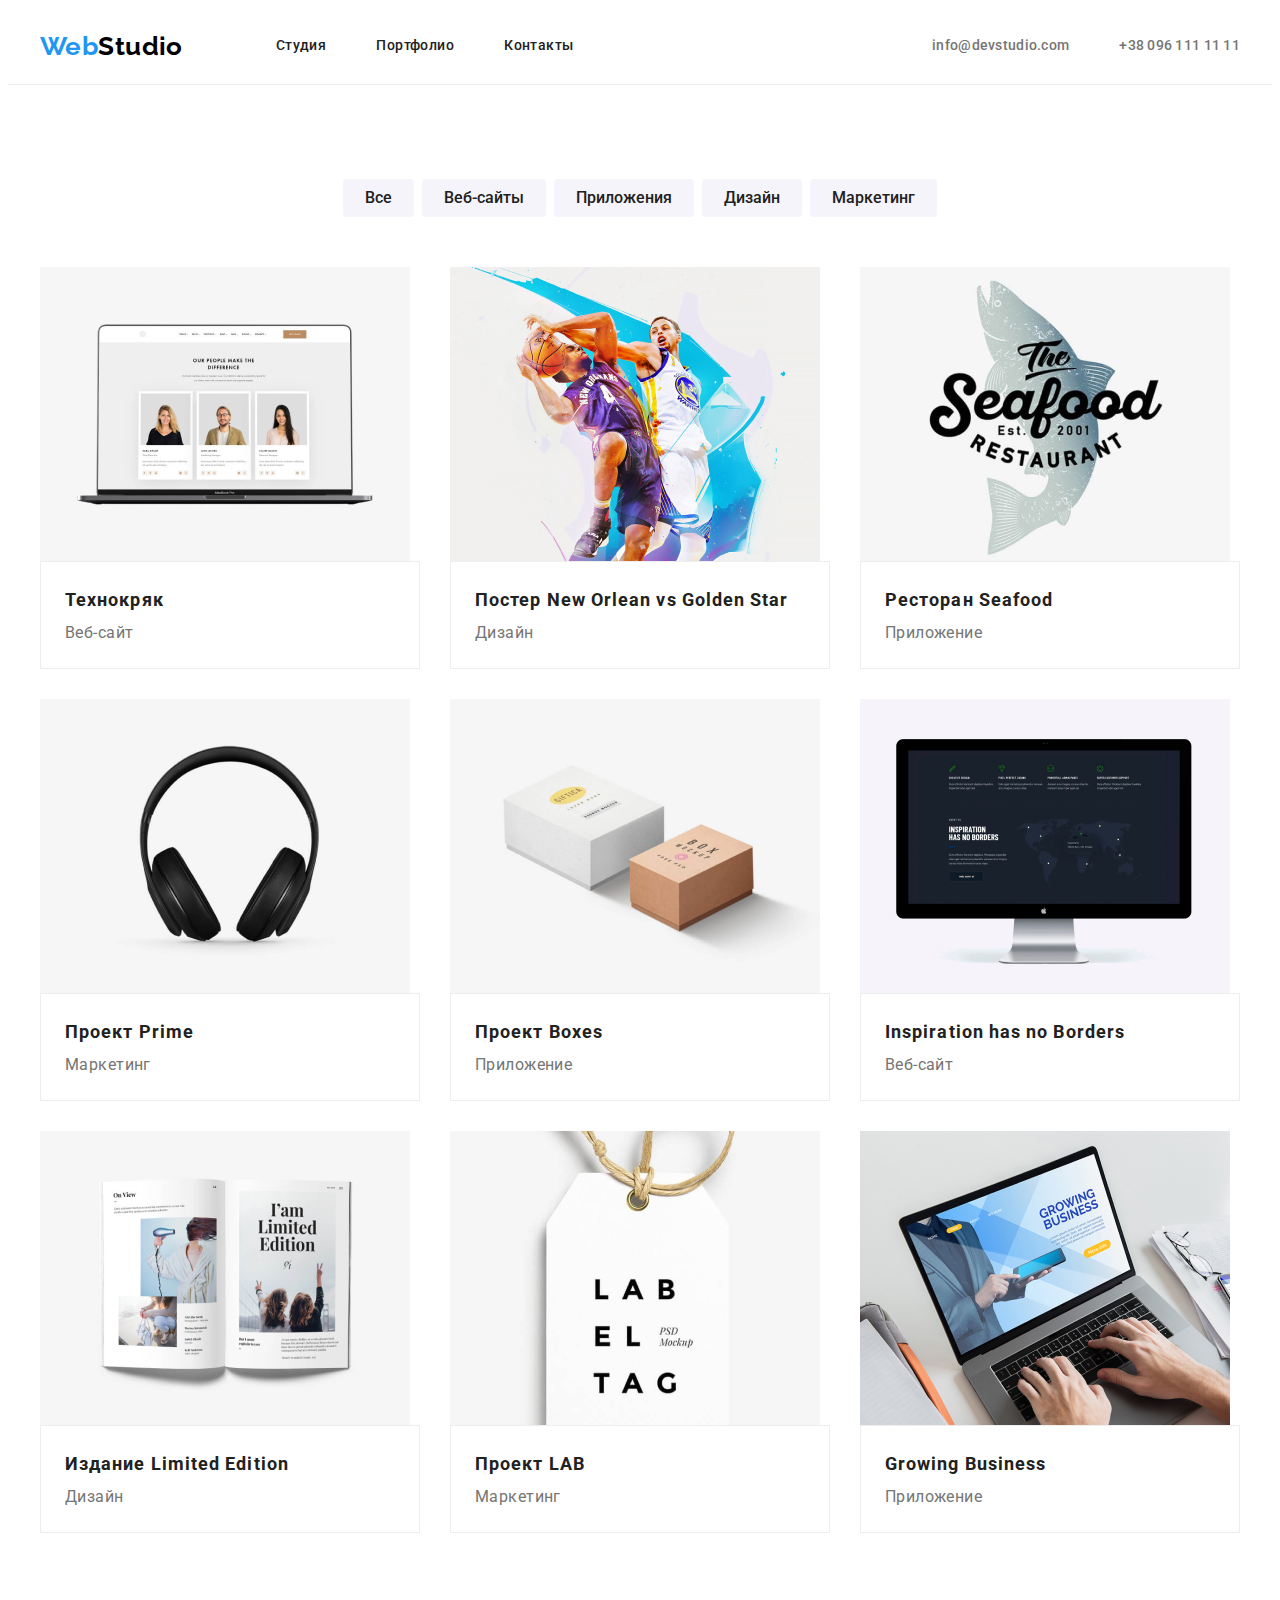
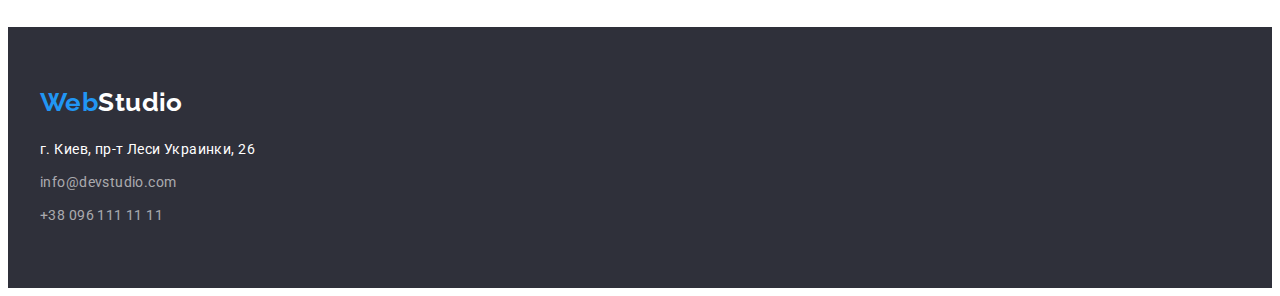
==== portfolio.html @ 0d111032 "almost half" ====
<!DOCTYPE html>
<html lang="en">
<head>
    <link rel="stylesheet" href="https://cdnjs.cloudflare.com/ajax/libs/modern-normalize/1.0.0/modern-normalize.min.css" integrity="sha512-ISS7cAi1PEhQ8jnbJpJZMd29NlhNj4AWYyLOSp2CE/CsHxTCu+r+t0D2yoJudVrd0/8fTVPUVDzY5Tvli75u/g==" crossorigin="anonymous" />
    <meta charset="UTF-8">
    <meta http-equiv="X-UA-Compatible" content="IE=edge">
    <meta name="viewport" content="width=device-width, initial-scale=1.0">
    <title>Portfolio</title>
    <link rel="preconnect" href="https://fonts.gstatic.com">
    <link rel="preconnect" href="https://fonts.gstatic.com">
    <link href="https://fonts.googleapis.com/css2?family=Raleway:wght@700&family=Roboto:wght@400;500;700;900&display=swap" rel="stylesheet">    
    <link rel="stylesheet" href="./css/styles.css">
</head>
<body>
    <header class="page-header">
        <div class="container">
        <nav class="nav">
          <a class="logo" href="./index.html"><span class="web-logo">Web</span>Studio</a>
          <ul class="nav-list list">
            <li><a href="./index.html">Студия</a></li>
            <li><a href="./portfolio.html"> Портфолио</a></li>
            <li><a href="#">Контакты</a></li>
          </ul>
        </nav>
          <a href="mailto:info@devstudio.com" class="our-contacts hdr-mail">info@devstudio.com</a>
          <a href="tel:+380961111111" class="our-contacts">+38 096 111 11 11</a>
        </div>
      </header>
    <main>
        <section class="section">
            <div class="container">
            <h1 class="hiden">buttons</h1>
            <ul class="list portfolio-btn">
                <li class="buttons-list"><button class="buttons" type="button">Все</button></li>
                <li class="buttons-list"><button class="buttons" type="button">Веб-сайты</button></li>
                <li class="buttons-list"><button class="buttons" type="button">Приложения</button></li>
                <li class="buttons-list"><button class="buttons" type="button">Дизайн</button></li>
                <li class="buttons-list"><button class="buttons" type="button">Маркетинг</button></li>
            </ul>
            <h2 class="hiden">examples</h2>
            <ul class="works-list examples list ">
                <li class="item-portfolio portfolio-card">
                    <img src="./img/technokryak.jpg" alt="technokryak" width="370">
                    <div class="boxes">
                        <h3>Технокряк</h3>
                        <p>Веб-сайт</p>
                    </div>
                </li>
                <li class="item-portfolio portfolio-card">
                    <img src="./img/poster-design.jpg" alt="poster-design" width="370">
                    <div class="boxes">
                        <h3>Постер New Orlean vs Golden Star</h3>
                    <p>Дизайн</p>
                </div>
                </li>
                <li class="item-portfolio portfolio-card">
                    <img src="./img/restaurant-app.jpg" alt="restaurant-app" width="370">
                    <div class="boxes">
                        <h3>Ресторан Seafood</h3>
                    <p>Приложение</p>
                </div>
                </li>
                <li class="item-portfolio portfolio-card">
                    <img src="./img/project-prime.jpg" alt="project-prime" width="370">
                    <div class="boxes">
                        <h3>Проект Prime</h3>
                        <p>Маркетинг</p>
                    </div>
                </li>
                <li class="item-portfolio portfolio-card">
                    <img src="./img/project-boxes-app.jpg" alt="project-boxes-app" width="370">
                    <div class="boxes">
                        <h3>Проект Boxes</h3>
                        <p>Приложение</p>
                    </div>
                </li>
                <li class="item-portfolio portfolio-card">
                    <img src="./img/inspiration-web.jpg" alt="inspiration-web" width="370">
                    <div class="boxes">
                        <h3>Inspiration has no Borders</h3>
                        <p>Веб-сайт</p>
                    </div>
                </li>
                <li class="item-portfolio portfolio-card">
                    <img src="./img/limited-edition-jornal-design.jpg" alt="limited-edition-jornal-design" width="370">
                    <div class="boxes">
                        <h3>Издание Limited Edition</h3>
                        <p>Дизайн</p>
                    </div>
                </li>
                <li class="item-portfolio portfolio-card">
                    <img src="./img/project-lab.jpg" alt="project-lab" width="370">
                    <div class="boxes">
                        <h3>Проект LAB</h3>
                        <p>Маркетинг</p>
                        </div>
                    </li>
                <li class="item-portfolio portfolio-card">
                    <img src="./img/growning-business-app.jpg" alt="growning-business-app" width="370">
                    <div class="boxes">
                        <h3>Growing Business</h3>
                        <p>Приложение</p>
                    </div>
                </li>
            </ul>
        </div>
        </section>
    </main>
    <footer>
        <div class="container">
        <a class="footer-logo" href="./index.html"><span class="web-logo">Web</span>Studio</a>
          <address class="foot-address">
              <span class="address ft-design ">г. Киев, пр-т Леси Украинки, 26</span>
              <a class="footer-contacts  footer-item" href="mailto:info@devstudio.com">info@devstudio.com</a>
              <a class="footer-contacts  " href="tel:+380961111111">+38 096 111 11 11</a>
          </address>
        </div>
      </footer> 
</body>
</html>
---- css/styles.css ----
body{
    background: var(--white-main-and-other);

    font-family: 'Roboto', sans-serif;
    font-weight: 400;
    font-size: 14px;
    letter-spacing: 0.03em;
    line-height: 1.14;
    color: var(--text-font-color);
}
:root{
    --headers-font-color: #212121;
    --text-font-color:  #757575;
    --other-fonts: #2196F3;
    --buttons-hover-color: #2196F3;
    --white-main-and-other: #fff;
    --svg-icons:#AFB1B8;
}
h1,
h2,
h3,
h4,
h5,
h6,
p,
ul {
  margin: 0;
  padding: 0;
}
.container{
    width: 1200px;
    padding-left: 15px;
    padding-right: 15px;
    margin-right: auto;
    margin-left: auto;
}
.section{
    padding: 94px 0 ;
}
.card{
    display: flex;
    flex-wrap: wrap;
    margin-left: -30px;
    margin-top: -30px;
}
.item{
    margin-left: 30px;
    margin-top: 30px;
}
.middle-headers{
    margin-bottom: 10px;
    color: var(--headers-font-color);
}
.page-header{
    padding-top: 15px;
    padding-bottom: 15px;
    border-bottom: 1px solid #ECECEC;
}
.page-header .container{
    display: flex;
    align-items: center;
    justify-content: flex-start;
}
.logo{
    font-family: Raleway;
    font-style: normal;
    font-weight: bold;
    font-size: 26px;
    line-height: 1.19;
    color: #000;
    text-decoration: none;
}
.web-logo{
    color: var(--other-fonts);
}
.nav{
    display: flex;
    margin-right: auto;
    align-items: center;

}
.nav-list{
    display: inline-flex;
    margin-left: 93px;
}
.nav-list li:not(:last-child) {
    margin-right: 50px;
  }
.nav-list a{
    display: inline-block;

    font-weight: 500;
    line-height: 1.14;
    color: var(--headers-font-color);
    text-decoration: none;
}
.our-contacts {
    display: inline-block;
    padding-top: 15px;
    padding-bottom: 15px;

    font-weight: 500;
    letter-spacing: 0.02em;
    text-decoration: none;
    color: var(--text-font-color);
}
.hdr-mail{
    margin-right: 50px;
}
.nav-list a:hover,
.our-contacts a:hover,
.our-contacts a:focus{
    color: var(--other-fonts);
    cursor: pointer;
}
.topsection{
    padding: 200px 0;
    background-color: #2F303A;
}
 .hero{
    display: flex;
    align-items: center;
    flex-direction: column;
    align-content: center;
} 

.main-heading{
    width: calc(100% / 12 * 7);
    margin-bottom: 20px;
    text-align: center;

    font-weight: 900;
    font-size: 44px;
    line-height: 1.36;
    text-align: center;
    letter-spacing: 0.06em;
    text-transform: uppercase;
    color: var(--white-main-and-other);
}
.service-button{
    display: inline-block;
    align-items: center;
    text-align: center;
    padding: 10px 32px;

    font-weight: 700;
    font-size: 16px;
    line-height: 1.88;
    letter-spacing: 0.06em;

    color: var(--white-main-and-other);
    cursor: pointer;
    background: var(--buttons-hover-color);
    box-shadow: 0px 4px 4px rgba(0, 0, 0, 0.15);
    border-radius: 4px;
}
.list{
    list-style: none;
}
.hiden {
    display: none;
  }
.preferenses-list h3{
    font-weight: 700;
    text-transform: uppercase;
}
.preferenses-list p{
    line-height: 1.71;
}

.mainfo{
    flex-basis: calc((100% - 4 * 30px) / 4 );
}
.team-sect{
    background: #F5F4FA;
}
.works-section{
    padding-top: 0;
}
.jl-items{
    flex-basis: calc((100% - 3 * 30px) / 3);
}
.our-works,
.team{
    margin-bottom: 50px;

    font-weight: 700;
    font-size: 36px;
    line-height: 1.17;
    color: var(--headers-font-color);
    text-align: center;
}
.team-item{
    flex-basis: calc((100% - 4 * 30px) / 4);

    font-size: 16px;
    line-height: 1.19;
    text-align: center;

    background: var(--white-main-and-other);
    box-shadow: 0px 1px 3px rgba(0, 0, 0, 0.12), 0px 1px 1px rgba(0, 0, 0, 0.14), 0px 2px 1px rgba(0, 0, 0, 0.2);
    border-radius: 0px 0px 4px 4px;
}
.team-block{
    margin-bottom: 30px;
}
.team-block-class{
    margin-bottom: 16px;
}
.teamlist h3{
    font-weight: 500;
}
.socials{
    display: inline-flex;
}
.socials-item:not(:last-child){
margin-right: 10px;
}
.socials-links{
    display: flex;
    align-items: center;
    justify-content: center;
    width: 44px;
    height: 44px;
    border-radius: 50%;
}
.socials-links:hover,
.socials-links:focus{
background-color: var(--buttons-hover-color);
}
.socials-links:hover .socials-icons,
.socials-links:focus .socials-icons{
    fill: var(--white-main-and-other);
}
.socials-icons{
    width: 20px;
    height: 20px;
    fill: var(--svg-icons);
}
.clients{
    display: flex;  
}
.clients-link{
    display: inline-flex;
    align-items: center;
    justify-content: center;
    width: 170px;
    height: 90px;
    border: 1px solid var(--svg-icons);
    box-sizing: border-box;
    border-radius: 4px;
    
}
/* .clients-link{
    width: 170px;
    height: 90px;
    border: 1px solid var(--svg-icons);
    box-sizing: border-box;
    border-radius: 4px;
    

} */
.clients-list:not(:last-child){
    margin-right: 30px;
}
.clients-link:hover .clients-icon{
    fill: var(--buttons-hover-color);
}
.footer-logo{
    display: inline-block;
    margin-bottom: 20px;

    font-family: Raleway;
    font-style: normal;
    font-weight: bold;
    font-size: 26px;
    line-height: 1.19;
    color: var(--white-main-and-other);
    text-decoration: none;
}
.clients-icon{
    fill: var(--svg-icons);
}
.foot-address{
    display: flex;
    flex-direction: column;
}
.ft-design{
    margin-bottom: 9px;
}
.footer-item{
    margin-bottom: 9px;
}
.address{
    line-height: 1.71;
    color: var(--white-main-and-other);
    text-decoration: none;
    font-style: normal;
    text-decoration: none;
}
.footer-contacts{
    line-height: 1.71;
    color: rgba(255, 255, 255, 0.6);
    text-decoration: none;
    font-style: normal;
}
.footer-contacts:hover,
.footer-contacts:focus{
    color: var(--buttons-hover-color);
    cursor: pointer;
}
footer{
    padding-top: 60px;
    padding-bottom: 60px;
    background-color: #2F303A;
}
.portfolio-btn{
    display: flex;
    justify-content: center;
  }
  .buttons-list{
    display: inline-block;
    margin-bottom: 50px;
  }
  .buttons-list:not(:last-child) {
    margin-right: 8px;
  }
.buttons{
    display: inline-block;
    background: #F5F4FA;
    border-radius: 4px;
    padding: 6px 22px;
    border: 0px;

    font-family: 'Roboto';
    font-weight: 500;
    font-size: 16px;
    line-height: 1.63;
    text-align: center;
    color: var(--headers-font-color);
}
.buttons:hover{
    color: var(--white-main-and-other);
    background-color: var(--buttons-hover-color);
    box-shadow: 0px 3px 1px rgba(0, 0, 0, 0.1), 0px 1px 2px rgba(0, 0, 0, 0.08), 0px 2px 2px rgba(0, 0, 0, 0.12);
    border-radius: 4px;
    cursor: pointer;
}

 .examples{
    display: flex;
    flex-wrap: wrap;
    margin-top: -30px;
    margin-left: -30px;
} 
.item-portfolio{
    margin-top: 30px;
    margin-left: 30px;
}

.portfolio-card{
    display: flex;
    flex-direction: column;
}
.boxes{
    padding: 20px 24px;
    background: var(--white-main-and-other);
    border: 1px solid #EEEEEE;
} .portfolio-card{
    flex-basis: calc((100% - 3 * 30px) / 3);
}  

.works-list h3 {

    font-weight: 700;
    font-size: 18px;
    line-height: 2;
    letter-spacing: 0.06em;
    color: var(--headers-font-color);
  }
  .works-list p {
    display: inline-block;
    
    font-size: 16px;
    line-height: 1.88;
    color: var(--text-font-color);
  }
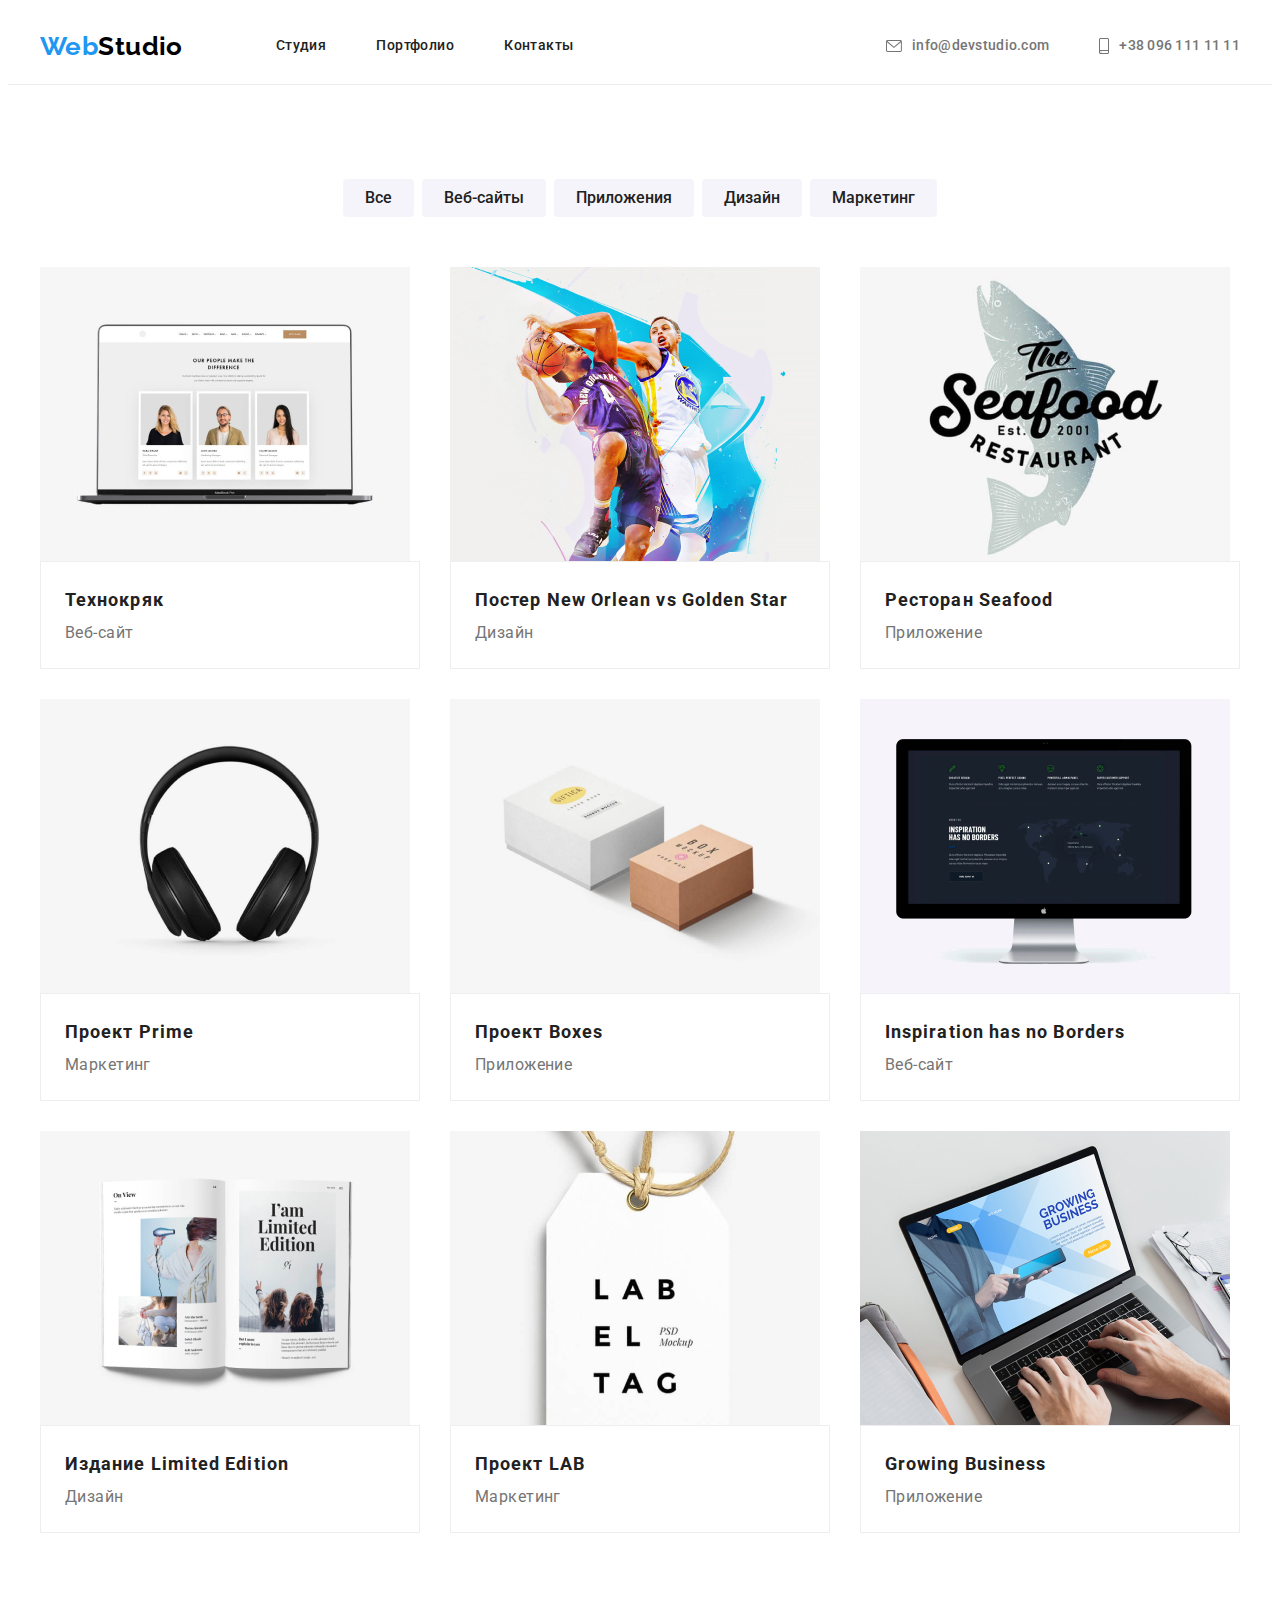
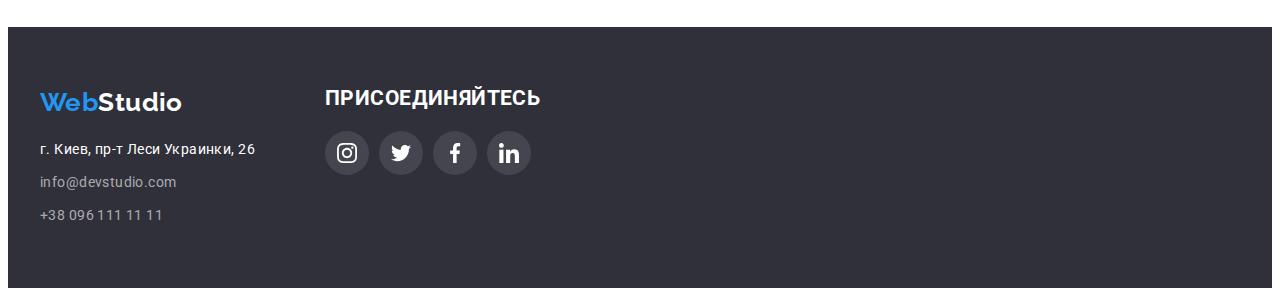
==== commit 87648cf9: "svg" ====
--- a/portfolio.html
+++ b/portfolio.html
@@ -22,8 +22,16 @@
             <li><a href="#">Контакты</a></li>
           </ul>
         </nav>
-          <a href="mailto:info@devstudio.com" class="our-contacts hdr-mail">info@devstudio.com</a>
-          <a href="tel:+380961111111" class="our-contacts">+38 096 111 11 11</a>
+          <a href="mailto:info@devstudio.com" class="our-contacts hdr-mail">
+              <svg class="contacts-icon" height="12px" width="16px">
+            <use href="./img/svg/sprite.svg#icon-envelope"></use>
+          </svg>
+          info@devstudio.com</a>
+          <a href="tel:+380961111111" class="our-contacts">
+              <svg class="contacts-icon" height="16px" width="10px">
+            <use href="./img/svg/sprite.svg#icon-smartphone"></use>
+          </svg>
+          +38 096 111 11 11</a>
         </div>
       </header>
     <main>
@@ -107,14 +115,48 @@
         </section>
     </main>
     <footer>
-        <div class="container">
+        <div class="container footer">
+          <section>
         <a class="footer-logo" href="./index.html"><span class="web-logo">Web</span>Studio</a>
           <address class="foot-address">
               <span class="address ft-design ">г. Киев, пр-т Леси Украинки, 26</span>
               <a class="footer-contacts  footer-item" href="mailto:info@devstudio.com">info@devstudio.com</a>
               <a class="footer-contacts  " href="tel:+380961111111">+38 096 111 11 11</a>
           </address>
+        </section>
+        <section class="join-us">
+          <h2 class="join-title">присоединяйтесь</h2>
+          <ul class="footer-socials list">
+            <li class="footer-socials-item">
+              <a href="" class="footer-socials-links">
+                <svg class="footer-socials-icons">
+                  <use href="./img/svg/sprite.svg#icon-instagram"></use>
+                </svg>
+              </a>
+            </li>
+            <li class="footer-socials-item">
+              <a href="" class="footer-socials-links">
+                <svg class="footer-socials-icons">
+                  <use href="./img/svg/sprite.svg#icon-twitter"></use>
+                </svg>
+              </a>
+            </li>
+            <li class="footer-socials-item">
+              <a href="" class="footer-socials-links">
+                <svg class="footer-socials-icons">
+                  <use href="./img/svg/sprite.svg#icon-facebook"></use>
+                </svg>
+              </a>
+            </li><li class="footer-socials-item">
+              <a href="" class="footer-socials-links">
+                <svg class="footer-socials-icons">
+                  <use href="./img/svg/sprite.svg#icon-linkedin"></use>
+                </svg>
+              </a>
+            </li>
+          </ul>
+        </section>
         </div>
-      </footer> 
+    </footer> 
 </body>
 </html>--- a/css/styles.css
+++ b/css/styles.css
@@ -15,6 +15,8 @@
     --buttons-hover-color: #2196F3;
     --white-main-and-other: #fff;
     --svg-icons:#AFB1B8;
+    --grey-background: #F5F4FA;
+   
 }
 h1,
 h2,
@@ -48,6 +50,10 @@
     margin-top: 30px;
 }
 .middle-headers{
+    font-style: normal;
+    font-weight: bold;
+    font-size: 14px;
+
     margin-bottom: 10px;
     color: var(--headers-font-color);
 }
@@ -95,7 +101,8 @@
     text-decoration: none;
 }
 .our-contacts {
-    display: inline-block;
+    display: flex;
+    align-items: center;
     padding-top: 15px;
     padding-bottom: 15px;
 
@@ -108,10 +115,19 @@
     margin-right: 50px;
 }
 .nav-list a:hover,
-.our-contacts a:hover,
-.our-contacts a:focus{
+.nav-list a:focus,
+.our-contacts:hover,
+.our-contacts:focus{
     color: var(--other-fonts);
-    cursor: pointer;
+}
+.contacts-icon{
+    display: inline-block;
+    margin-right: 10px;
+    fill: var(--text-font-color) ;
+}
+.our-contacts:focus .contacts-icon,
+.our-contacts:hover .contacts-icon{
+    fill: var(--other-fonts);
 }
 .topsection{
     padding: 200px 0;
@@ -159,7 +175,22 @@
 }
 .hiden {
     display: none;
-  }
+}
+.svgcontainer{
+    display: flex;
+    align-items: center;
+    justify-content: center;
+    padding: auto;
+    padding-top: 25px;
+    padding-bottom: 25px;
+    margin-bottom: 30px;
+    background: var(--grey-background);
+    border-radius: 4px;
+}
+.preferenses-icons{
+width: 70px;
+height: 70px;
+}
 .preferenses-list h3{
     font-weight: 700;
     text-transform: uppercase;
@@ -172,7 +203,7 @@
     flex-basis: calc((100% - 4 * 30px) / 4 );
 }
 .team-sect{
-    background: #F5F4FA;
+    background: var(--grey-background);
 }
 .works-section{
     padding-top: 0;
@@ -263,8 +294,18 @@
 .clients-list:not(:last-child){
     margin-right: 30px;
 }
-.clients-link:hover .clients-icon{
+.clients-link:hover,
+.clients-link:focus{
+    border: 1px solid var(--buttons-hover-color);
+    box-sizing: border-box;
+    border-radius: 4px;
+} 
+.clients-link:hover .clients-icon,
+.clients-link:focus .clients-icon{
     fill: var(--buttons-hover-color);
+}
+.footer{
+    display: flex;
 }
 .footer-logo{
     display: inline-block;
@@ -310,10 +351,51 @@
     cursor: pointer;
 }
 footer{
+
     padding-top: 60px;
     padding-bottom: 60px;
     background-color: #2F303A;
 }
+.join-us{
+display: block;
+margin-left: 70px;
+}
+.join-title{
+    display: block;
+    margin-bottom: 20px;
+
+    font-style: normal;
+    font-weight: 700;
+    text-transform: uppercase;
+    color: var(--white-main-and-other);
+}
+.footer-socials{
+    display: flex;
+}
+
+.footer-socials-item:not(:last-child){
+    margin-right: 10px;
+}
+.footer-socials-links{
+    display: flex;
+    align-items: center;
+    justify-content: center;
+    width: 44px;
+    height: 44px;
+    border-radius: 50%;
+    background: rgba(255, 255, 255, 0.1);
+}
+.footer-socials-links:hover,
+.footer-socials-links:focus{
+background-color: var(--buttons-hover-color);
+}
+.footer-socials-icons{
+    width: 20px;
+    height: 20px;
+    fill: var(--white-main-and-other);
+}
+
+/* portfolio */
 .portfolio-btn{
     display: flex;
     justify-content: center;
@@ -327,7 +409,7 @@
   }
 .buttons{
     display: inline-block;
-    background: #F5F4FA;
+    background: var(--grey-background);
     border-radius: 4px;
     padding: 6px 22px;
     border: 0px;
